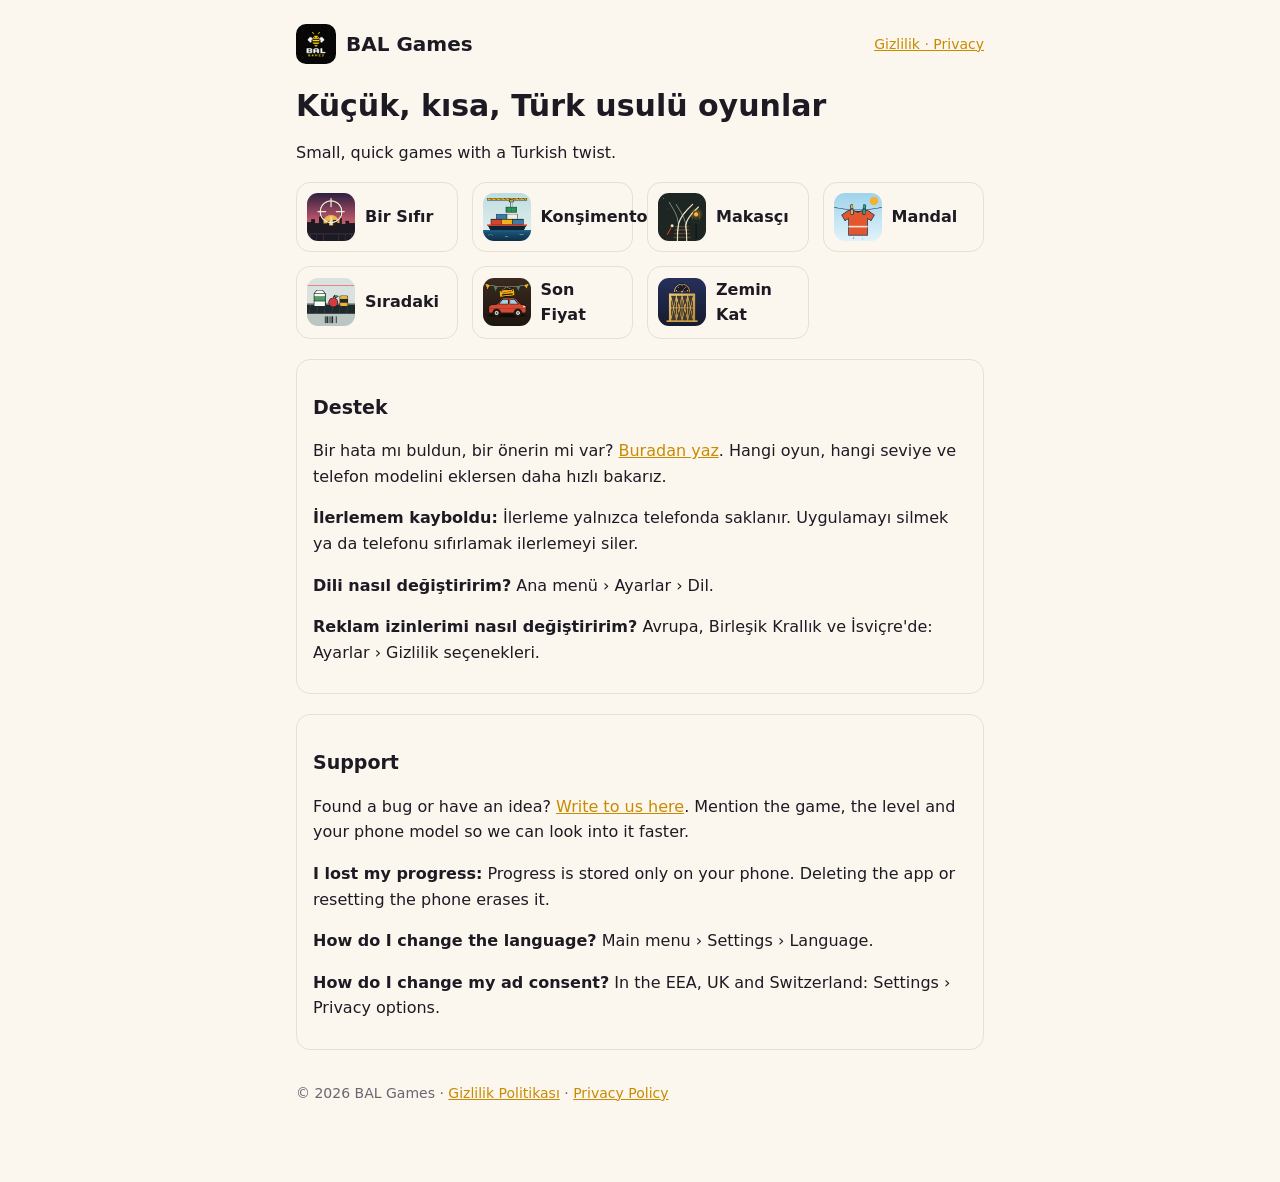
==== index.html @ 4b59128c "BAL Games destek ve gizlilik sayfaları" ====
<!doctype html>
<html lang="tr">
<head>
<meta charset="utf-8">
<meta name="viewport" content="width=device-width, initial-scale=1">
<title>BAL Games · Destek · Support</title>
<link rel="stylesheet" href="stil.css">
</head>
<body>
<main>
<header>
  <a href="./" class="logo"><img src="bal-logo.png" alt="" width="40" height="40"> BAL Games</a>
  <nav><a href="gizlilik.html">Gizlilik · Privacy</a></nav>
</header>

<h1>Küçük, kısa, Türk usulü oyunlar</h1>
<p>Small, quick games with a Turkish twist.</p>

<ul class="oyunlar">
  <li><img src="ikon/bir-sifir.png" alt="">Bir Sıfır</li>
  <li><img src="ikon/konsimento.png" alt="">Konşimento</li>
  <li><img src="ikon/makasci.png" alt="">Makasçı</li>
  <li><img src="ikon/mandal.png" alt="">Mandal</li>
  <li><img src="ikon/siradaki.png" alt="">Sıradaki</li>
  <li><img src="ikon/son-fiyat.png" alt="">Son Fiyat</li>
  <li><img src="ikon/zemin-kat.png" alt="">Zemin Kat</li>
</ul>

<div class="kutu" lang="tr">
<h2>Destek</h2>
<p>Bir hata mı buldun, bir önerin mi var? <a href="https://github.com/osmanbal97/balgames/issues/new">Buradan yaz</a>. Hangi oyun, hangi seviye ve telefon modelini eklersen daha hızlı bakarız.</p>
<p><b>İlerlemem kayboldu:</b> İlerleme yalnızca telefonda saklanır. Uygulamayı silmek ya da telefonu sıfırlamak ilerlemeyi siler.</p>
<p><b>Dili nasıl değiştiririm?</b> Ana menü › Ayarlar › Dil.</p>
<p><b>Reklam izinlerimi nasıl değiştiririm?</b> Avrupa, Birleşik Krallık ve İsviçre'de: Ayarlar › Gizlilik seçenekleri.</p>
</div>

<div class="kutu" lang="en">
<h2>Support</h2>
<p>Found a bug or have an idea? <a href="https://github.com/osmanbal97/balgames/issues/new">Write to us here</a>. Mention the game, the level and your phone model so we can look into it faster.</p>
<p><b>I lost my progress:</b> Progress is stored only on your phone. Deleting the app or resetting the phone erases it.</p>
<p><b>How do I change the language?</b> Main menu › Settings › Language.</p>
<p><b>How do I change my ad consent?</b> In the EEA, UK and Switzerland: Settings › Privacy options.</p>
</div>

<p class="tarih" style="margin-top:32px">© 2026 BAL Games · <a href="gizlilik.html">Gizlilik Politikası</a> · <a href="gizlilik.html#en">Privacy Policy</a></p>
</main>
</body>
</html>
---- stil.css ----
:root { --bg: #FBF7EF; --ink: #1E1A24; --muted: #6B6570; --line: #E6DFD2; --accent: #C98A00; }
@media (prefers-color-scheme: dark) { :root { --bg: #141216; --ink: #F1ECE4; --muted: #A69FA9; --line: #2C2830; --accent: #F2B705; } }
* { box-sizing: border-box; }
body { margin: 0; background: var(--bg); color: var(--ink); font: 16px/1.6 -apple-system, system-ui, 'Segoe UI', Roboto, sans-serif; }
main { max-width: 720px; margin: 0 auto; padding: 24px 16px 64px; }
header { display: flex; align-items: center; justify-content: space-between; gap: 12px; flex-wrap: wrap; margin-bottom: 24px; }
.logo { display: flex; align-items: center; gap: 10px; font-weight: 800; font-size: 20px; color: var(--ink); text-decoration: none; }
.logo img { border-radius: 10px; }
a { color: var(--accent); }
nav { font-size: 14px; }
h1 { font-size: 30px; line-height: 1.2; margin: 8px 0 4px; }
h2 { font-size: 19px; margin: 28px 0 6px; }
.tarih { color: var(--muted); font-size: 14px; margin-top: 0; }
hr { border: 0; border-top: 1px solid var(--line); margin: 48px 0; }
ul { padding-left: 20px; }
.oyunlar { display: grid; grid-template-columns: repeat(auto-fill, minmax(150px, 1fr)); gap: 14px; margin: 16px 0 8px; padding: 0; list-style: none; }
.oyunlar li { display: flex; align-items: center; gap: 10px; padding: 10px; border: 1px solid var(--line); border-radius: 14px; font-weight: 700; }
.oyunlar img { width: 48px; height: 48px; border-radius: 11px; flex: none; }
.kutu { border: 1px solid var(--line); border-radius: 14px; padding: 4px 16px 12px; margin-top: 20px; }
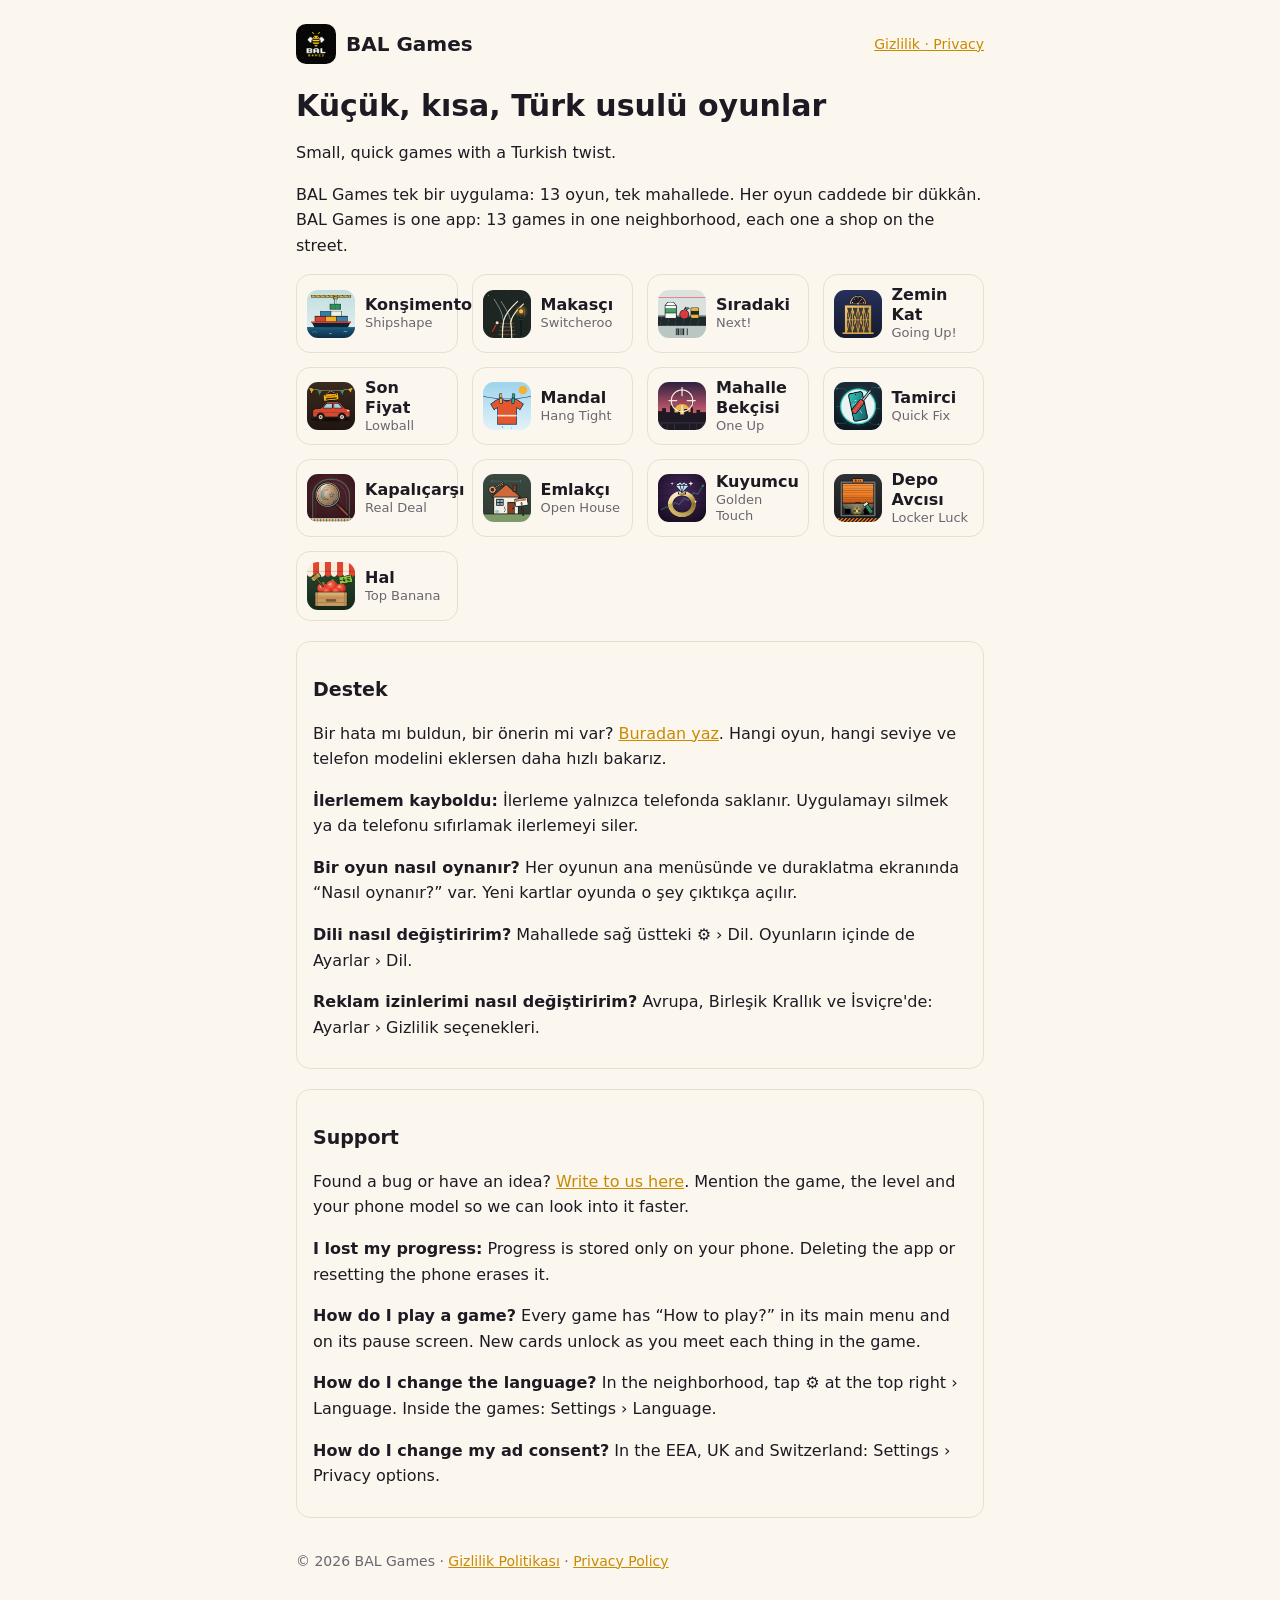
==== commit b8666926: "Tek uygulama: BAL Games ve içindeki 13 oyun; gizlilik politikası 27 Ekim 2026 - Ana sayfa: 13 oyun (" ====
--- a/index.html
+++ b/index.html
@@ -15,22 +15,31 @@
 
 <h1>Küçük, kısa, Türk usulü oyunlar</h1>
 <p>Small, quick games with a Turkish twist.</p>
+<p><span lang="tr">BAL Games tek bir uygulama: 13 oyun, tek mahallede. Her oyun caddede bir dükkân.</span><br>
+<span lang="en">BAL Games is one app: 13 games in one neighborhood, each one a shop on the street.</span></p>
 
 <ul class="oyunlar">
-  <li><img src="ikon/bir-sifir.png" alt="">Bir Sıfır</li>
-  <li><img src="ikon/konsimento.png" alt="">Konşimento</li>
-  <li><img src="ikon/makasci.png" alt="">Makasçı</li>
-  <li><img src="ikon/mandal.png" alt="">Mandal</li>
-  <li><img src="ikon/siradaki.png" alt="">Sıradaki</li>
-  <li><img src="ikon/son-fiyat.png" alt="">Son Fiyat</li>
-  <li><img src="ikon/zemin-kat.png" alt="">Zemin Kat</li>
+  <li><img src="ikon/konsimento.png" alt=""><span>Konşimento<small lang="en">Shipshape</small></span></li>
+  <li><img src="ikon/makasci.png" alt=""><span>Makasçı<small lang="en">Switcheroo</small></span></li>
+  <li><img src="ikon/siradaki.png" alt=""><span>Sıradaki<small lang="en">Next!</small></span></li>
+  <li><img src="ikon/zemin-kat.png" alt=""><span>Zemin Kat<small lang="en">Going Up!</small></span></li>
+  <li><img src="ikon/son-fiyat.png" alt=""><span>Son Fiyat<small lang="en">Lowball</small></span></li>
+  <li><img src="ikon/mandal.png" alt=""><span>Mandal<small lang="en">Hang Tight</small></span></li>
+  <li><img src="ikon/bir-sifir.png" alt=""><span>Mahalle Bekçisi<small lang="en">One Up</small></span></li>
+  <li><img src="ikon/tamirci.png" alt=""><span>Tamirci<small lang="en">Quick Fix</small></span></li>
+  <li><img src="ikon/antikaci.png" alt=""><span>Kapalıçarşı<small lang="en">Real Deal</small></span></li>
+  <li><img src="ikon/emlakci.png" alt=""><span>Emlakçı<small lang="en">Open House</small></span></li>
+  <li><img src="ikon/kuyumcu.png" alt=""><span>Kuyumcu<small lang="en">Golden Touch</small></span></li>
+  <li><img src="ikon/depo-avcisi.png" alt=""><span>Depo Avcısı<small lang="en">Locker Luck</small></span></li>
+  <li><img src="ikon/hal.png" alt=""><span>Hal<small lang="en">Top Banana</small></span></li>
 </ul>
 
 <div class="kutu" lang="tr">
 <h2>Destek</h2>
 <p>Bir hata mı buldun, bir önerin mi var? <a href="https://github.com/osmanbal97/balgames/issues/new">Buradan yaz</a>. Hangi oyun, hangi seviye ve telefon modelini eklersen daha hızlı bakarız.</p>
 <p><b>İlerlemem kayboldu:</b> İlerleme yalnızca telefonda saklanır. Uygulamayı silmek ya da telefonu sıfırlamak ilerlemeyi siler.</p>
-<p><b>Dili nasıl değiştiririm?</b> Ana menü › Ayarlar › Dil.</p>
+<p><b>Bir oyun nasıl oynanır?</b> Her oyunun ana menüsünde ve duraklatma ekranında “Nasıl oynanır?” var. Yeni kartlar oyunda o şey çıktıkça açılır.</p>
+<p><b>Dili nasıl değiştiririm?</b> Mahallede sağ üstteki ⚙ › Dil. Oyunların içinde de Ayarlar › Dil.</p>
 <p><b>Reklam izinlerimi nasıl değiştiririm?</b> Avrupa, Birleşik Krallık ve İsviçre'de: Ayarlar › Gizlilik seçenekleri.</p>
 </div>
 
@@ -38,7 +47,8 @@
 <h2>Support</h2>
 <p>Found a bug or have an idea? <a href="https://github.com/osmanbal97/balgames/issues/new">Write to us here</a>. Mention the game, the level and your phone model so we can look into it faster.</p>
 <p><b>I lost my progress:</b> Progress is stored only on your phone. Deleting the app or resetting the phone erases it.</p>
-<p><b>How do I change the language?</b> Main menu › Settings › Language.</p>
+<p><b>How do I play a game?</b> Every game has “How to play?” in its main menu and on its pause screen. New cards unlock as you meet each thing in the game.</p>
+<p><b>How do I change the language?</b> In the neighborhood, tap ⚙ at the top right › Language. Inside the games: Settings › Language.</p>
 <p><b>How do I change my ad consent?</b> In the EEA, UK and Switzerland: Settings › Privacy options.</p>
 </div>
 
--- a/stil.css
+++ b/stil.css
@@ -16,4 +16,6 @@
 .oyunlar { display: grid; grid-template-columns: repeat(auto-fill, minmax(150px, 1fr)); gap: 14px; margin: 16px 0 8px; padding: 0; list-style: none; }
 .oyunlar li { display: flex; align-items: center; gap: 10px; padding: 10px; border: 1px solid var(--line); border-radius: 14px; font-weight: 700; }
 .oyunlar img { width: 48px; height: 48px; border-radius: 11px; flex: none; }
+.oyunlar span { display: flex; flex-direction: column; line-height: 1.25; min-width: 0; }
+.oyunlar small { font-weight: 500; font-size: 13px; color: var(--muted); }
 .kutu { border: 1px solid var(--line); border-radius: 14px; padding: 4px 16px 12px; margin-top: 20px; }
